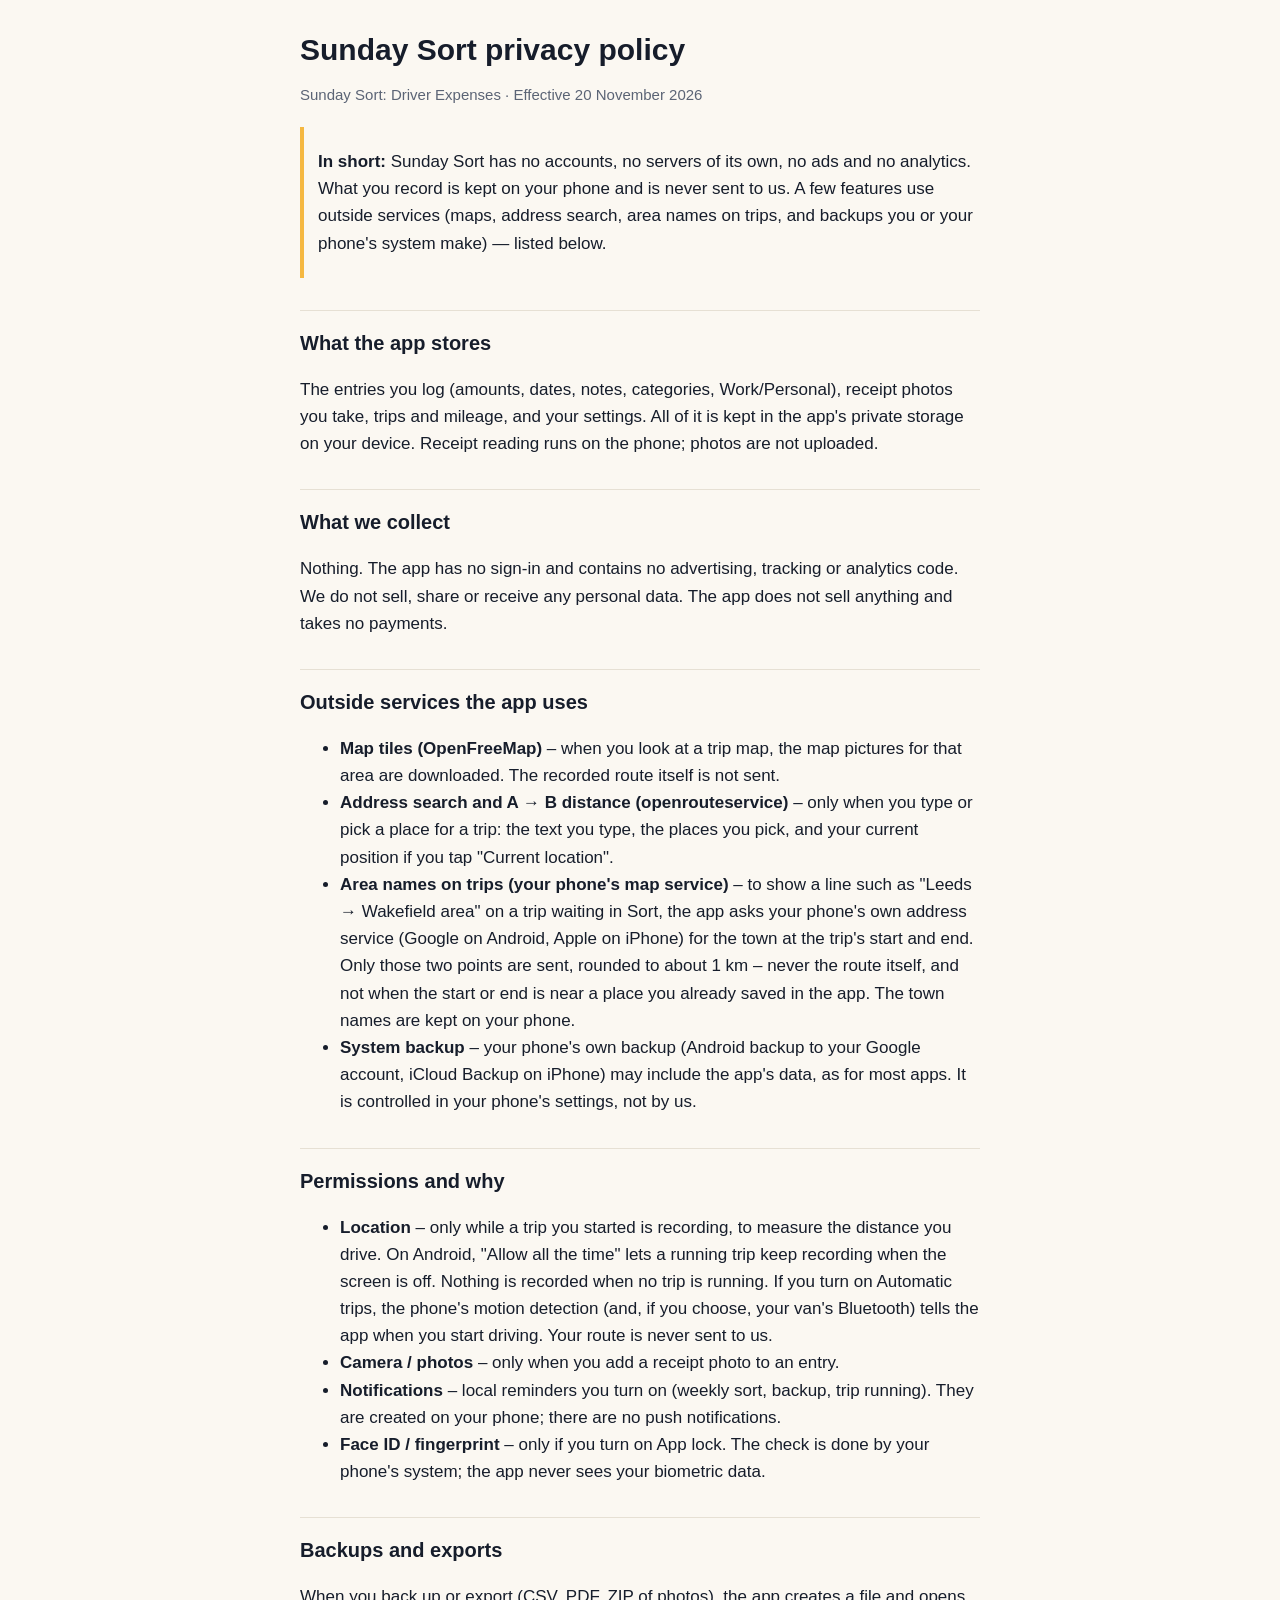
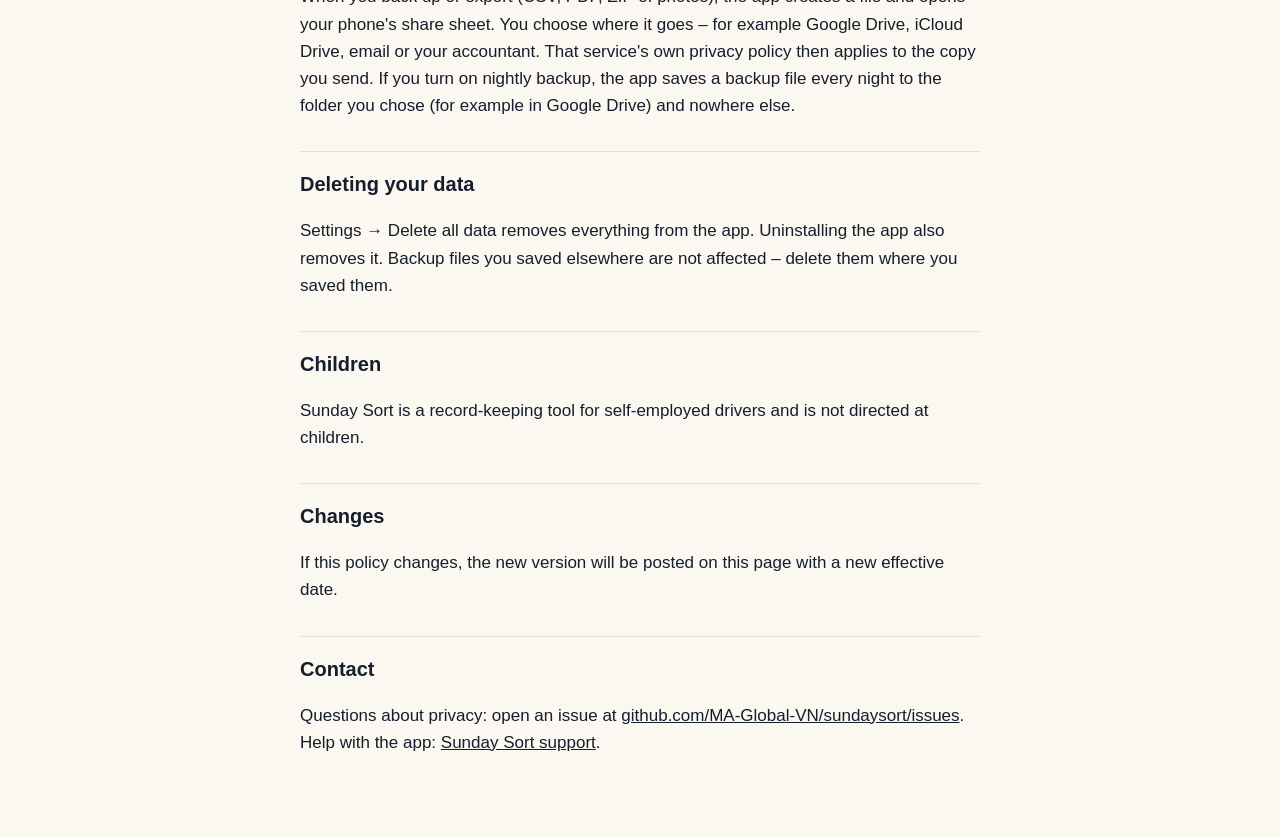
==== privacy.html @ 75243927 "Sunday Sort support page and privacy policy Co-Authored-By: Claude Opus 5.5 <noreply@anthropic.com>" ====
<!doctype html>
<html lang="en">
<head>
<meta charset="utf-8">
<meta name="viewport" content="width=device-width, initial-scale=1">
<title>Sunday Sort – Privacy policy</title>
<style>
  :root { --bg: #FBF8F2; --text: #161D2B; --muted: #5B6475; --line: #E6E0D4; --accent: #F5B841; }
  @media (prefers-color-scheme: dark) { :root { --bg: #121722; --text: #F2EFE8; --muted: #A9B0BE; --line: #2A3242; } }
  body { margin: 0; background: var(--bg); color: var(--text); font: 17px/1.6 -apple-system, "Segoe UI", Roboto, Inter, sans-serif; }
  main { max-width: 680px; margin: 0 auto; padding: 32px 16px 64px; }
  h1 { font-size: 30px; line-height: 1.2; margin: 0 0 4px; }
  h2 { font-size: 20px; margin: 32px 0 8px; padding-top: 16px; border-top: 1px solid var(--line); }
  p, li { color: var(--text); }
  .muted { color: var(--muted); font-size: 15px; }
  .box { border-left: 4px solid var(--accent); padding: 4px 0 4px 14px; margin: 20px 0; }
  a { color: inherit; }
</style>
</head>
<body>
<main>
  <h1>Sunday Sort privacy policy</h1>
  <p class="muted">Sunday Sort: Driver Expenses · Effective 20 November 2026</p>

  <div class="box">
    <p><strong>In short:</strong> Sunday Sort has no accounts, no servers of its own, no ads and no analytics. What you
    record is kept on your phone and is never sent to us. A few features use outside services (maps, address search, area names on trips, and
    backups you or your phone's system make) — listed below.</p>
  </div>

  <h2>What the app stores</h2>
  <p>The entries you log (amounts, dates, notes, categories, Work/Personal), receipt photos you take, trips and mileage,
  and your settings. All of it is kept in the app's private storage on your device. Receipt reading runs on the phone;
  photos are not uploaded.</p>

  <h2>What we collect</h2>
  <p>Nothing. The app has no sign-in and contains no advertising, tracking or analytics code. We do not sell, share or
  receive any personal data. The app does not sell anything and takes no payments.</p>

  <h2>Outside services the app uses</h2>
  <ul>
    <li><strong>Map tiles (OpenFreeMap)</strong> – when you look at a trip map, the map pictures for that area are
    downloaded. The recorded route itself is not sent.</li>
    <li><strong>Address search and A → B distance (openrouteservice)</strong> – only when you type or pick a place for a
    trip: the text you type, the places you pick, and your current position if you tap "Current location".</li>
    <li><strong>Area names on trips (your phone's map service)</strong> – to show a line such as "Leeds → Wakefield area"
    on a trip waiting in Sort, the app asks your phone's own address service (Google on Android, Apple on iPhone) for the
    town at the trip's start and end. Only those two points are sent, rounded to about 1 km – never the route itself, and
    not when the start or end is near a place you already saved in the app. The town names are kept on your phone.</li>
    <li><strong>System backup</strong> – your phone's own backup (Android backup to your Google account, iCloud Backup on
    iPhone) may include the app's data, as for most apps. It is controlled in your phone's settings, not by us.</li>
  </ul>

  <h2>Permissions and why</h2>
  <ul>
    <li><strong>Location</strong> – only while a trip you started is recording, to measure the distance you drive. On
    Android, "Allow all the time" lets a running trip keep recording when the screen is off. Nothing is recorded when no
    trip is running. If you turn on Automatic trips, the phone's motion detection (and, if you choose, your van's
    Bluetooth) tells the app when you start driving. Your route is never sent to us.</li>
    <li><strong>Camera / photos</strong> – only when you add a receipt photo to an entry.</li>
    <li><strong>Notifications</strong> – local reminders you turn on (weekly sort, backup, trip running). They are
    created on your phone; there are no push notifications.</li>
    <li><strong>Face ID / fingerprint</strong> – only if you turn on App lock. The check is done by your phone's system;
    the app never sees your biometric data.</li>
  </ul>

  <h2>Backups and exports</h2>
  <p>When you back up or export (CSV, PDF, ZIP of photos), the app creates a file and opens your phone's share sheet.
  You choose where it goes – for example Google Drive, iCloud Drive, email or your accountant. That service's own privacy
  policy then applies to the copy you send. If you turn on nightly backup, the app saves a backup file every night to
  the folder you chose (for example in Google Drive) and nowhere else.</p>

  <h2>Deleting your data</h2>
  <p>Settings → Delete all data removes everything from the app. Uninstalling the app also removes it. Backup files you
  saved elsewhere are not affected – delete them where you saved them.</p>

  <h2>Children</h2>
  <p>Sunday Sort is a record-keeping tool for self-employed drivers and is not directed at children.</p>

  <h2>Changes</h2>
  <p>If this policy changes, the new version will be posted on this page with a new effective date.</p>

  <h2>Contact</h2>
  <p>Questions about privacy: open an issue at <a href="https://github.com/MA-Global-VN/sundaysort/issues">github.com/MA-Global-VN/sundaysort/issues</a>. Help with the app: <a href="./">Sunday Sort support</a>.</p>
</main>
</body>
</html>
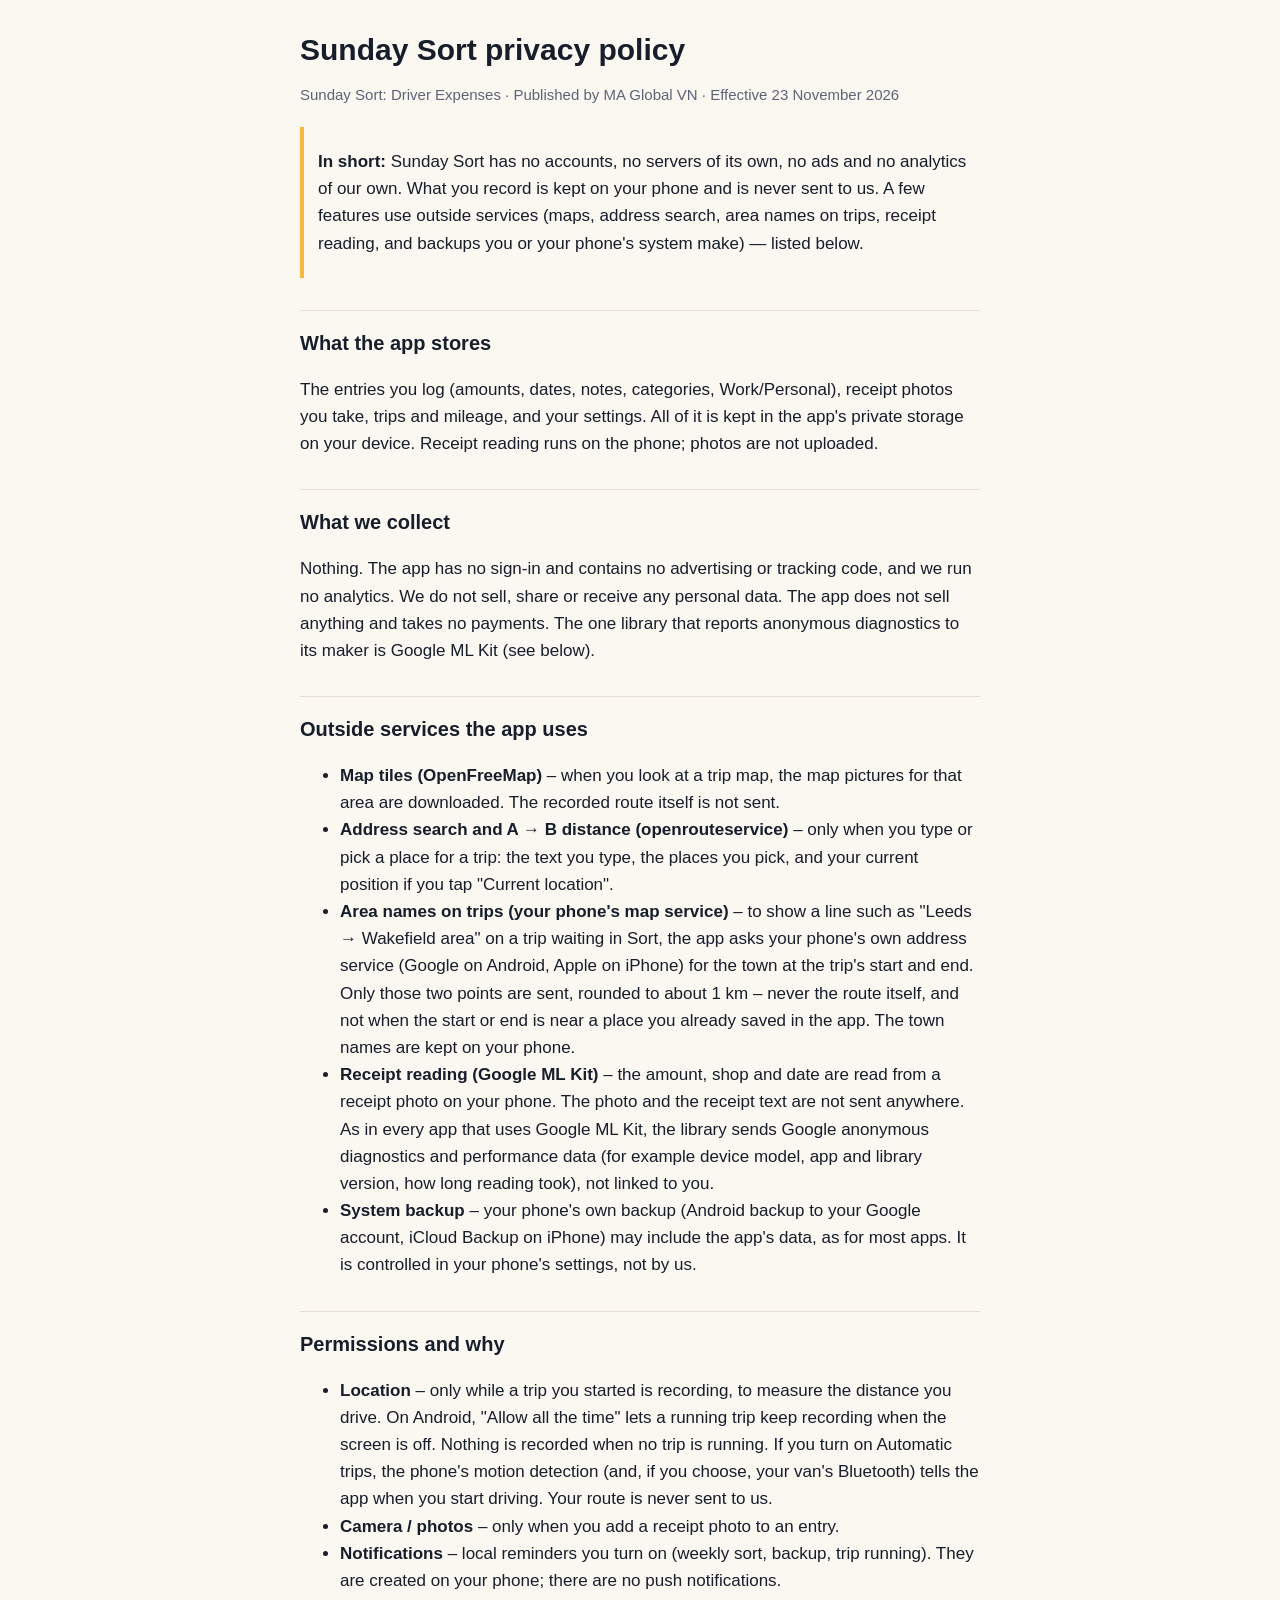
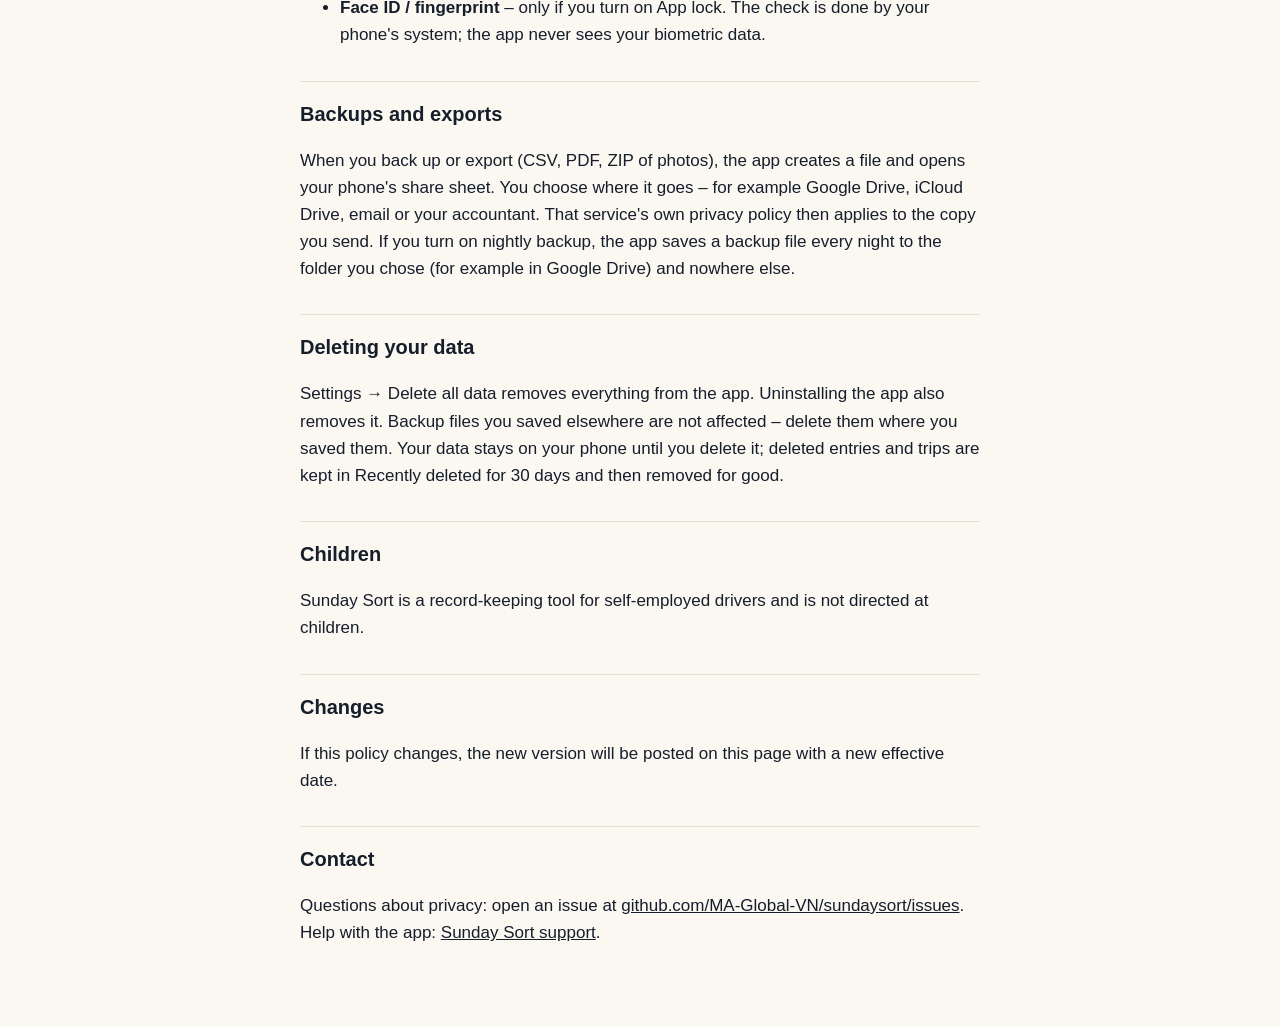
==== commit 4f13e6da: "Privacy policy: publisher MA Global VN, Google ML Kit diagnostics, data retention (effective 23 Nov " ====
--- a/privacy.html
+++ b/privacy.html
@@ -20,12 +20,12 @@
 <body>
 <main>
   <h1>Sunday Sort privacy policy</h1>
-  <p class="muted">Sunday Sort: Driver Expenses · Effective 20 November 2026</p>
+  <p class="muted">Sunday Sort: Driver Expenses · Published by MA Global VN · Effective 23 November 2026</p>
 
   <div class="box">
-    <p><strong>In short:</strong> Sunday Sort has no accounts, no servers of its own, no ads and no analytics. What you
-    record is kept on your phone and is never sent to us. A few features use outside services (maps, address search, area names on trips, and
-    backups you or your phone's system make) — listed below.</p>
+    <p><strong>In short:</strong> Sunday Sort has no accounts, no servers of its own, no ads and no analytics of our own. What you
+    record is kept on your phone and is never sent to us. A few features use outside services (maps, address search, area names on trips,
+    receipt reading, and backups you or your phone's system make) — listed below.</p>
   </div>
 
   <h2>What the app stores</h2>
@@ -34,8 +34,9 @@
   photos are not uploaded.</p>
 
   <h2>What we collect</h2>
-  <p>Nothing. The app has no sign-in and contains no advertising, tracking or analytics code. We do not sell, share or
-  receive any personal data. The app does not sell anything and takes no payments.</p>
+  <p>Nothing. The app has no sign-in and contains no advertising or tracking code, and we run no analytics. We do not
+  sell, share or receive any personal data. The app does not sell anything and takes no payments. The one library that
+  reports anonymous diagnostics to its maker is Google ML Kit (see below).</p>
 
   <h2>Outside services the app uses</h2>
   <ul>
@@ -47,6 +48,10 @@
     on a trip waiting in Sort, the app asks your phone's own address service (Google on Android, Apple on iPhone) for the
     town at the trip's start and end. Only those two points are sent, rounded to about 1 km – never the route itself, and
     not when the start or end is near a place you already saved in the app. The town names are kept on your phone.</li>
+    <li><strong>Receipt reading (Google ML Kit)</strong> – the amount, shop and date are read from a receipt photo on
+    your phone. The photo and the receipt text are not sent anywhere. As in every app that uses Google ML Kit, the library sends
+    Google anonymous diagnostics and performance data (for example device model, app and library version, how long
+    reading took), not linked to you.</li>
     <li><strong>System backup</strong> – your phone's own backup (Android backup to your Google account, iCloud Backup on
     iPhone) may include the app's data, as for most apps. It is controlled in your phone's settings, not by us.</li>
   </ul>
@@ -72,7 +77,8 @@
 
   <h2>Deleting your data</h2>
   <p>Settings → Delete all data removes everything from the app. Uninstalling the app also removes it. Backup files you
-  saved elsewhere are not affected – delete them where you saved them.</p>
+  saved elsewhere are not affected – delete them where you saved them. Your data stays on your phone until you delete it; deleted entries and trips are kept in
+  Recently deleted for 30 days and then removed for good.</p>
 
   <h2>Children</h2>
   <p>Sunday Sort is a record-keeping tool for self-employed drivers and is not directed at children.</p>
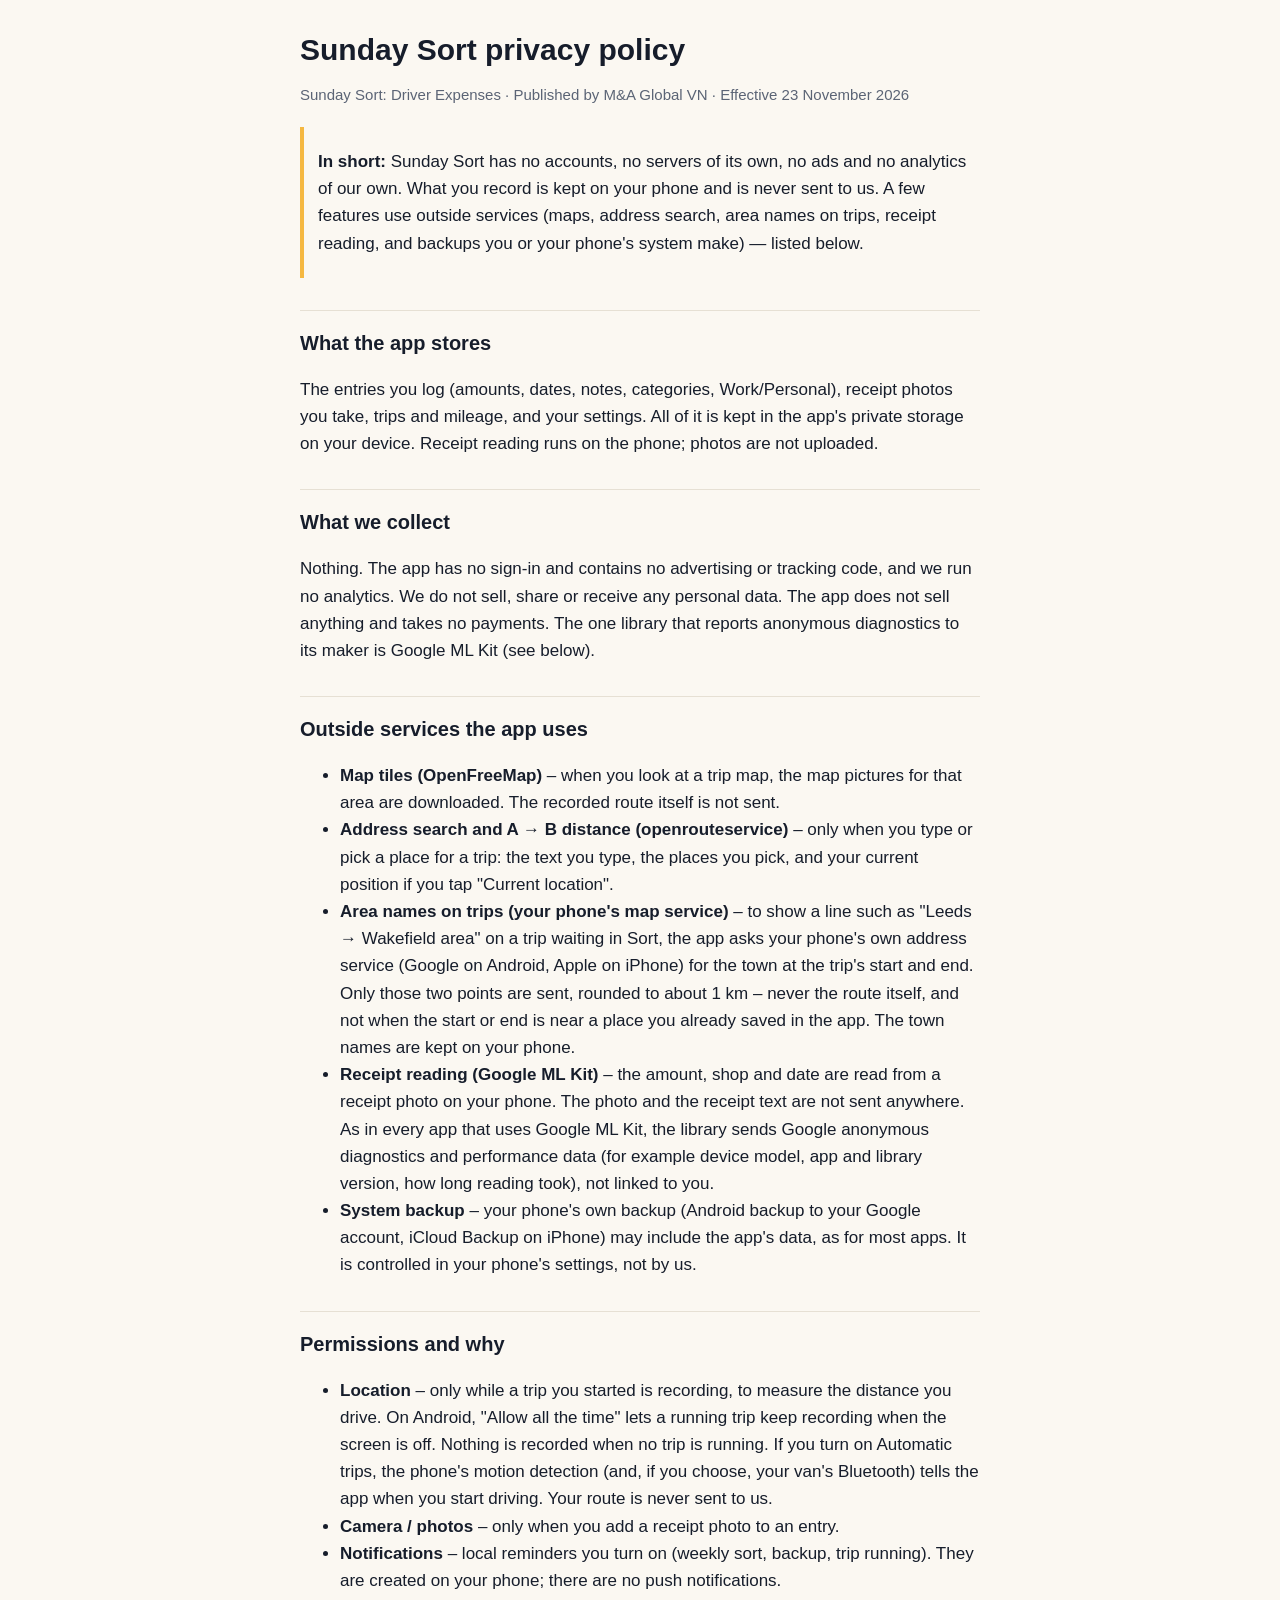
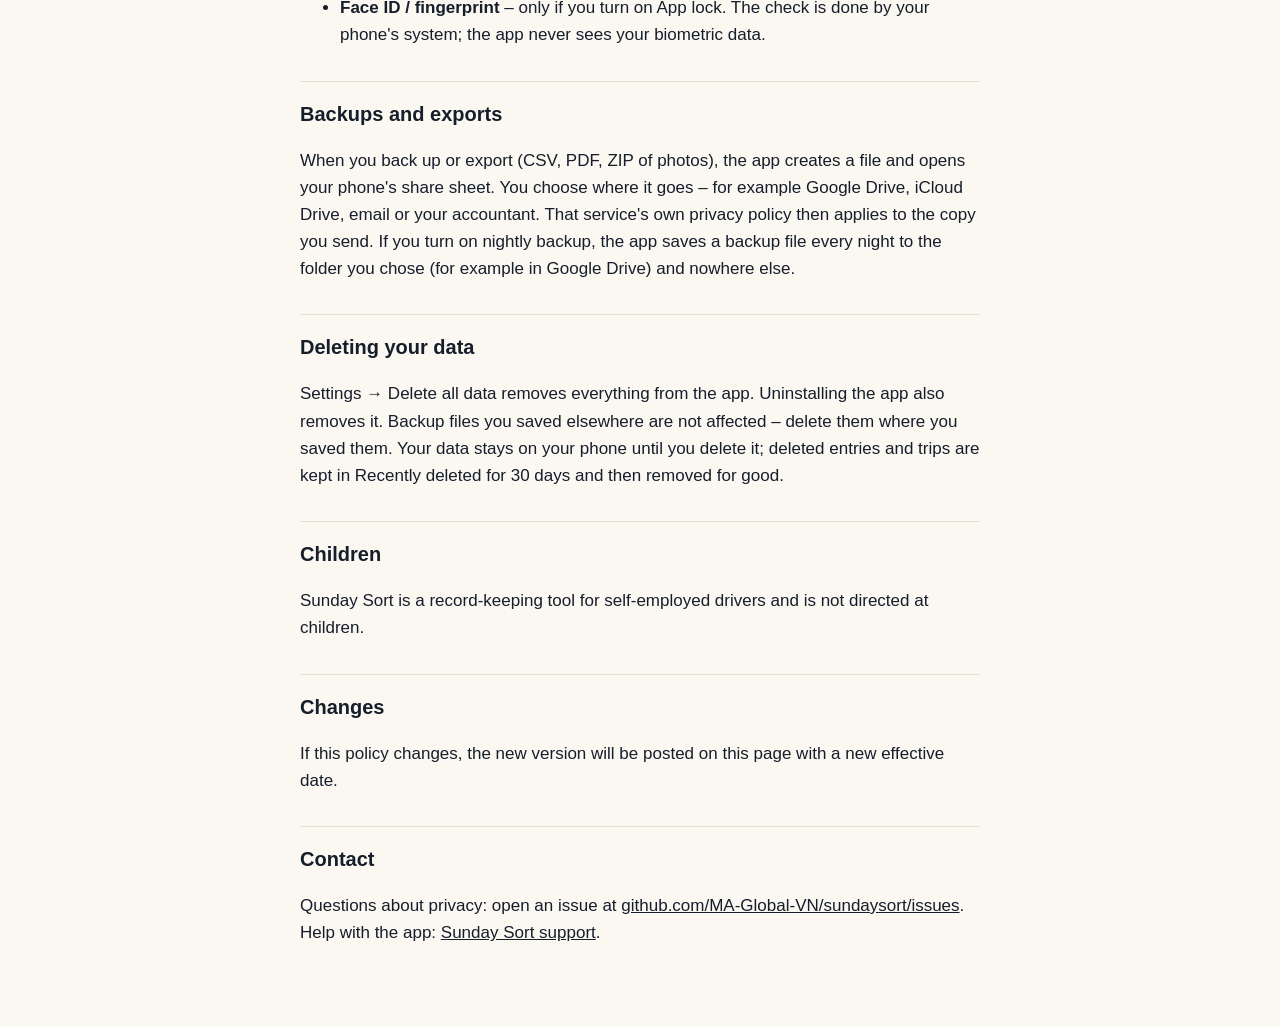
==== commit be9d1f59: "Privacy policy: publisher name M&A Global VN" ====
--- a/privacy.html
+++ b/privacy.html
@@ -20,7 +20,7 @@
 <body>
 <main>
   <h1>Sunday Sort privacy policy</h1>
-  <p class="muted">Sunday Sort: Driver Expenses · Published by MA Global VN · Effective 23 November 2026</p>
+  <p class="muted">Sunday Sort: Driver Expenses · Published by M&amp;A Global VN · Effective 23 November 2026</p>
 
   <div class="box">
     <p><strong>In short:</strong> Sunday Sort has no accounts, no servers of its own, no ads and no analytics of our own. What you
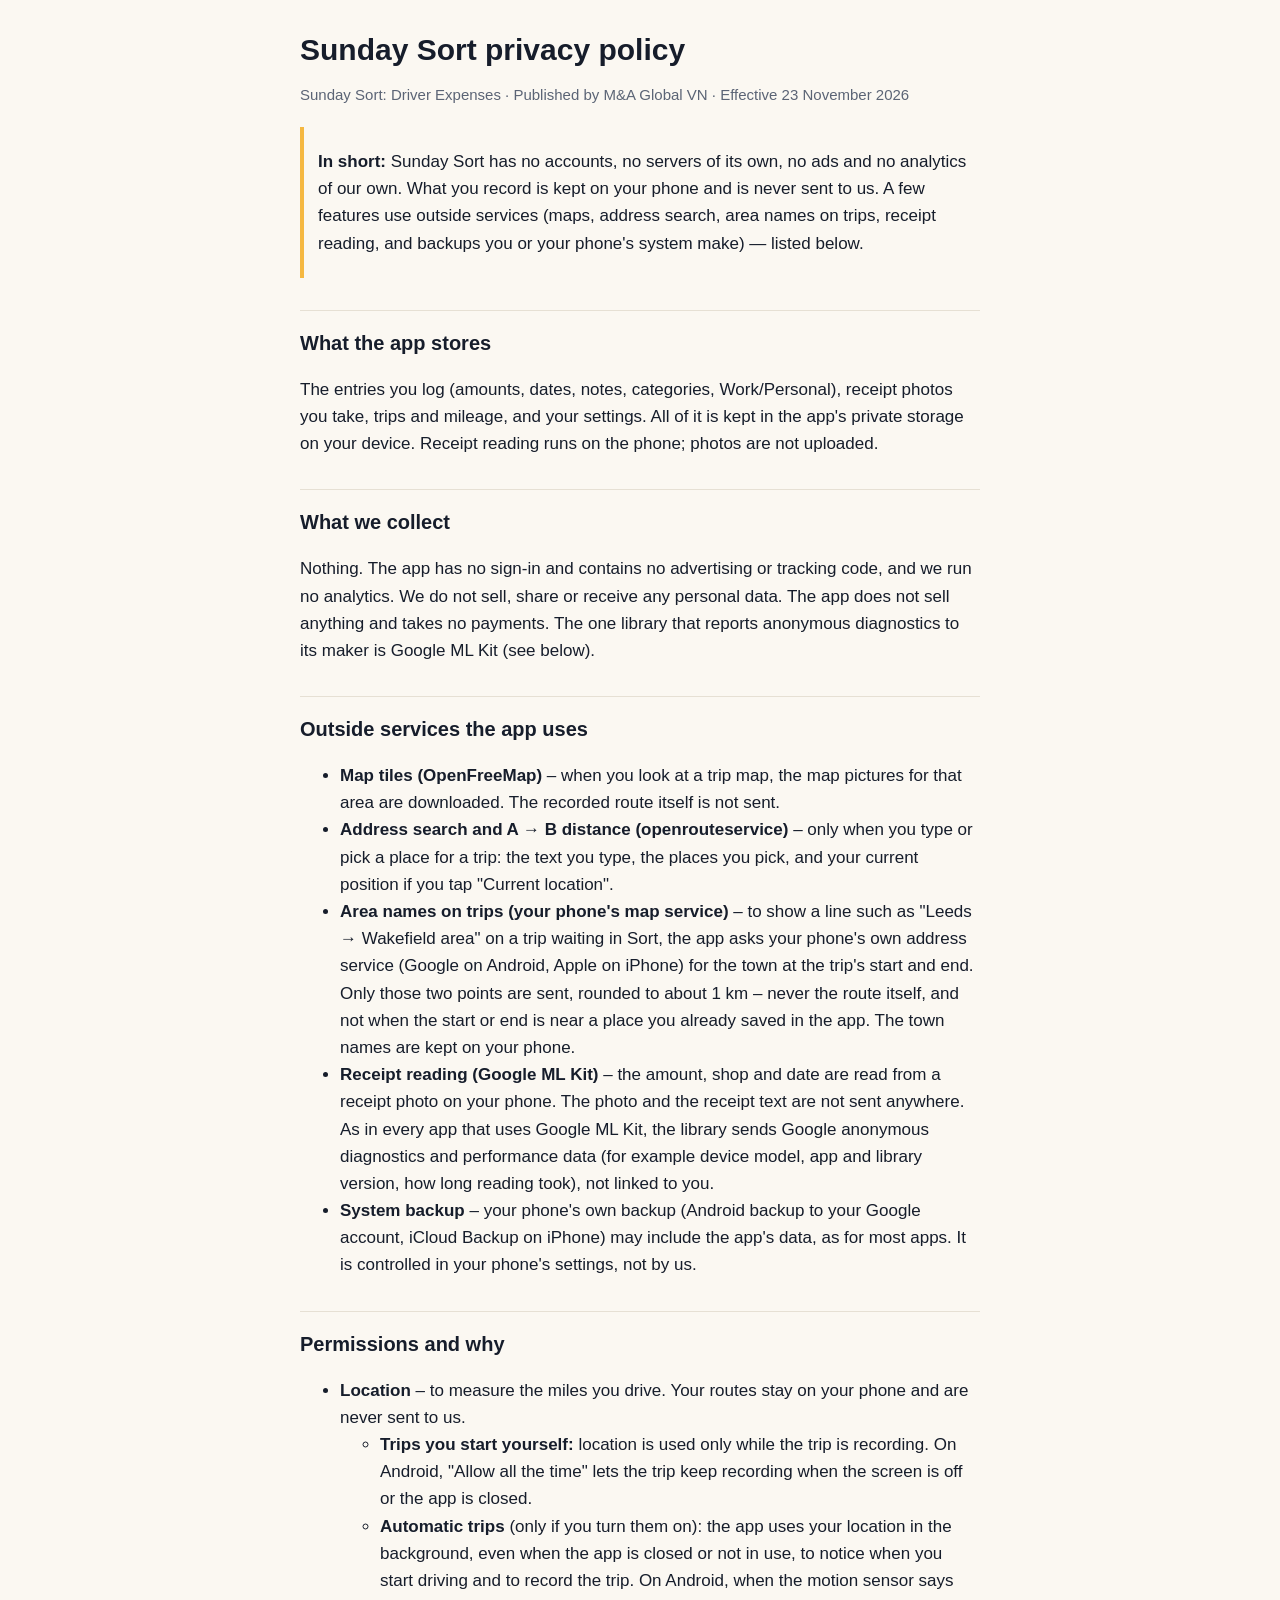
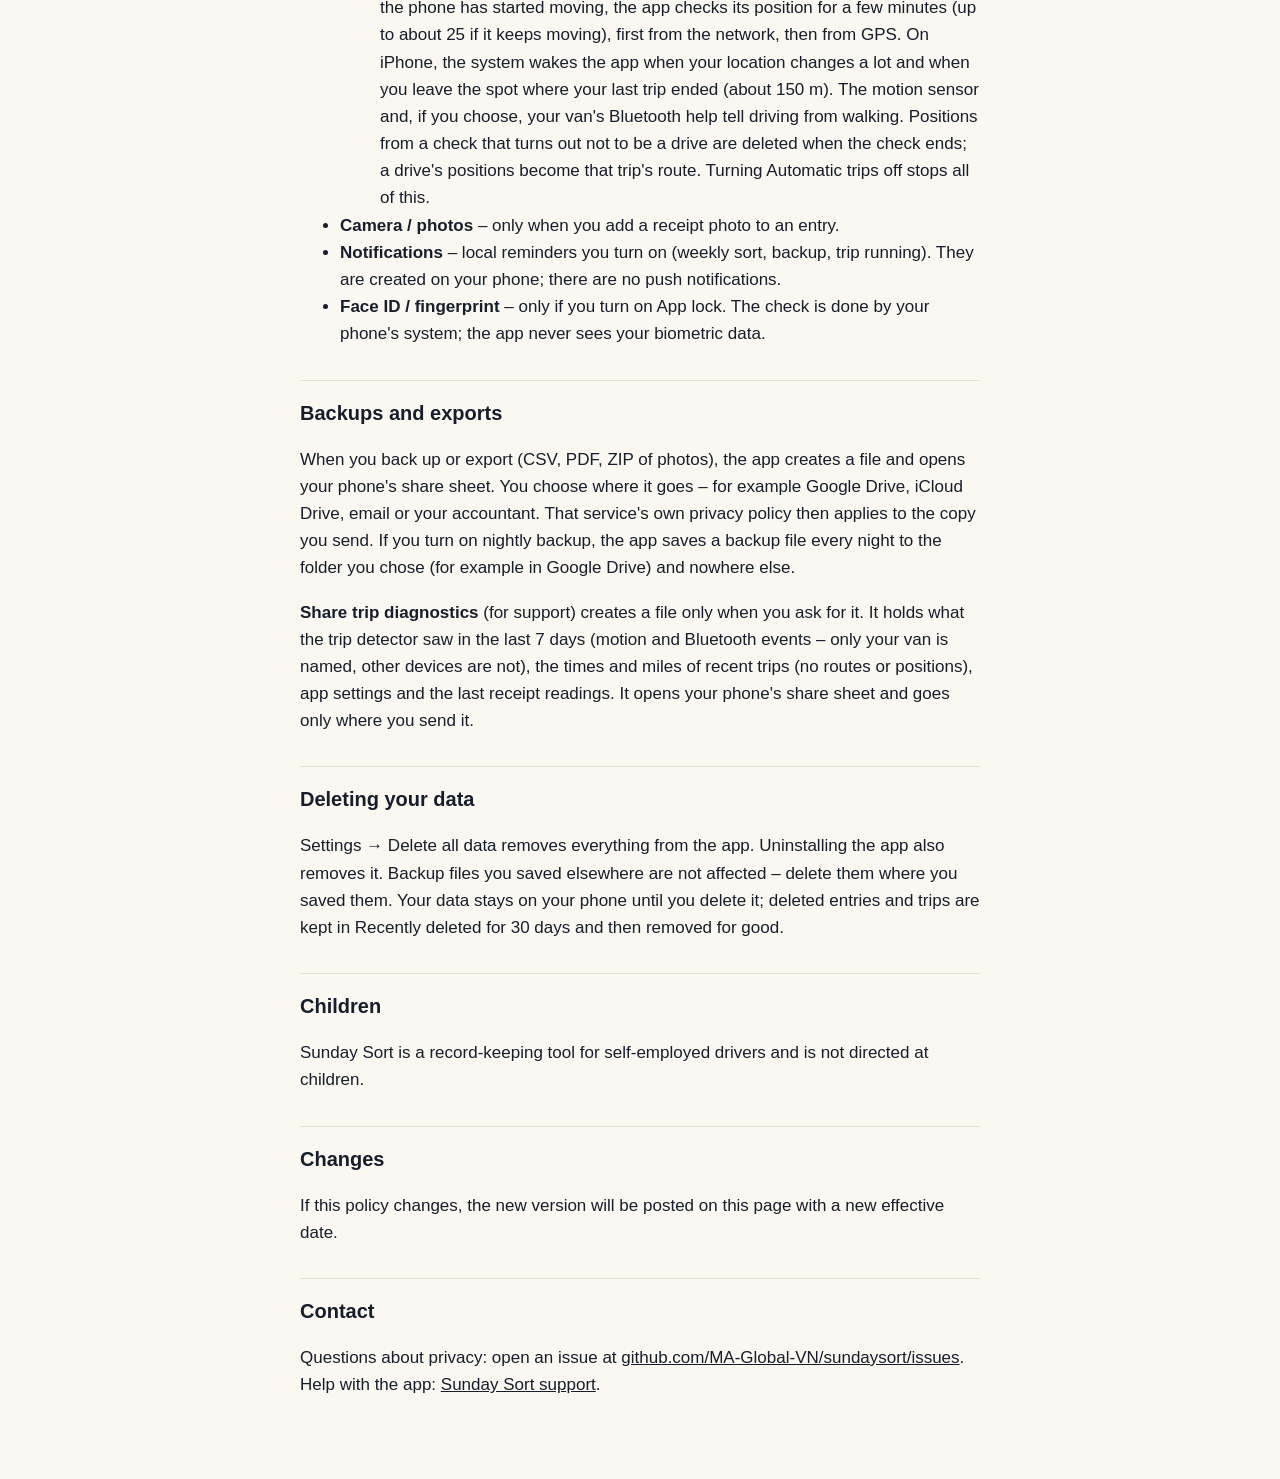
==== commit f3034767: "Privacy policy: Location section covers Automatic trips; trip diagnostics" ====
--- a/privacy.html
+++ b/privacy.html
@@ -58,10 +58,20 @@
 
   <h2>Permissions and why</h2>
   <ul>
-    <li><strong>Location</strong> – only while a trip you started is recording, to measure the distance you drive. On
-    Android, "Allow all the time" lets a running trip keep recording when the screen is off. Nothing is recorded when no
-    trip is running. If you turn on Automatic trips, the phone's motion detection (and, if you choose, your van's
-    Bluetooth) tells the app when you start driving. Your route is never sent to us.</li>
+    <li><strong>Location</strong> – to measure the miles you drive. Your routes stay on your phone and are never sent to us.
+      <ul>
+        <li><strong>Trips you start yourself:</strong> location is used only while the trip is recording. On Android,
+        "Allow all the time" lets the trip keep recording when the screen is off or the app is closed.</li>
+        <li><strong>Automatic trips</strong> (only if you turn them on): the app uses your location in the background,
+        even when the app is closed or not in use, to notice when you start driving and to record the trip. On Android,
+        when the motion sensor says the phone has started moving, the app checks its position for a few minutes (up to
+        about 25 if it keeps moving), first from the network, then from GPS. On iPhone, the system wakes the app when
+        your location changes a lot and when you leave the spot where your last trip ended (about 150 m). The motion
+        sensor and, if you choose, your van's Bluetooth help tell driving from walking. Positions from a check that turns
+        out not to be a drive are deleted when the check ends; a drive's positions become that trip's route. Turning
+        Automatic trips off stops all of this.</li>
+      </ul>
+    </li>
     <li><strong>Camera / photos</strong> – only when you add a receipt photo to an entry.</li>
     <li><strong>Notifications</strong> – local reminders you turn on (weekly sort, backup, trip running). They are
     created on your phone; there are no push notifications.</li>
@@ -74,6 +84,10 @@
   You choose where it goes – for example Google Drive, iCloud Drive, email or your accountant. That service's own privacy
   policy then applies to the copy you send. If you turn on nightly backup, the app saves a backup file every night to
   the folder you chose (for example in Google Drive) and nowhere else.</p>
+  <p><strong>Share trip diagnostics</strong> (for support) creates a file only when you ask for it. It holds what the trip
+  detector saw in the last 7 days (motion and Bluetooth events – only your van is named, other devices are not), the
+  times and miles of recent trips (no routes or positions), app settings and the last receipt readings. It opens your
+  phone's share sheet and goes only where you send it.</p>
 
   <h2>Deleting your data</h2>
   <p>Settings → Delete all data removes everything from the app. Uninstalling the app also removes it. Backup files you
